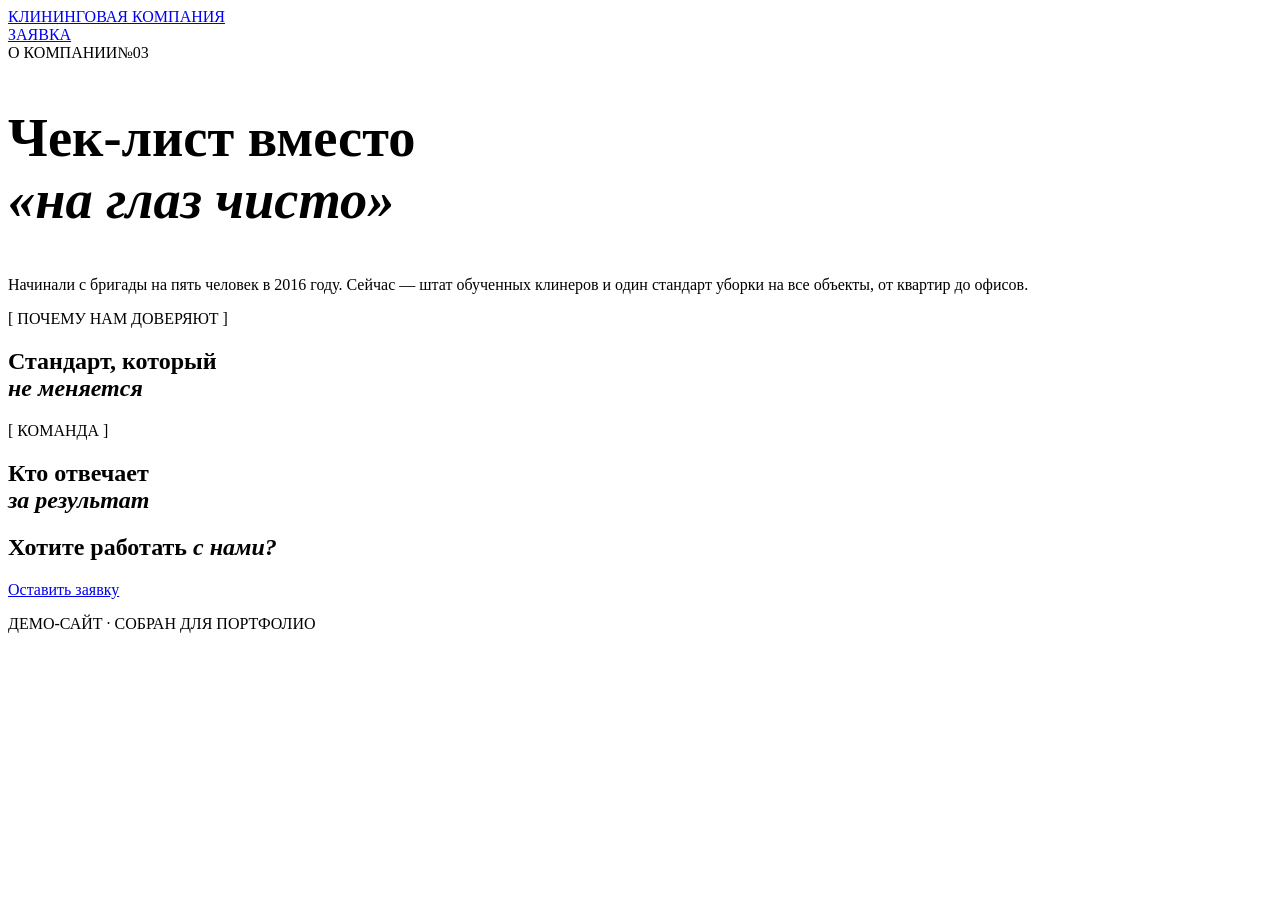
==== about.html @ 6851c492 "Разметка пяти страниц с общей навигацией" ====
<meta charset="UTF-8" />
<meta name="viewport" content="width=device-width, initial-scale=1.0" />
<title>О компании — ЧИСТОВИК</title>
<meta name="description" content="Клининговая компания ЧИСТОВИК: с 2016 года, своя бригада, экологичная химия, фотоотчёт по каждому объекту." />
<link rel="preconnect" href="https://fonts.googleapis.com" />
<link rel="preconnect" href="https://fonts.gstatic.com" crossorigin />
<link href="https://fonts.googleapis.com/css2?family=Unbounded:wght@500;600;700;800&family=Golos+Text:wght@400;500;600&family=JetBrains+Mono:wght@400;700&display=swap" rel="stylesheet" />
<link rel="stylesheet" href="styles.css" />

<body data-page="about">
  <header class="bar">
    <a href="index.html" class="bar__brand"><span data-brand></span><span>КЛИНИНГОВАЯ КОМПАНИЯ</span></a>
    <nav class="bar__nav" data-nav></nav>
    <div class="bar__right">
      <a class="bar__phone" data-phone href="tel:"></a>
      <a href="contacts.html" class="btn">ЗАЯВКА</a>
    </div>
  </header>

  <section class="hero">
    <div class="hero__meta"><span>О КОМПАНИИ</span><span>№03</span></div>
    <h1 class="head" style="font-size: clamp(2rem, 4.6vw, 3.4rem)">Чек-лист вместо<br /><em>«на глаз чисто»</em></h1>
    <p class="lede" style="margin: 1.2rem 0 0">Начинали с бригады на пять человек в 2016 году. Сейчас — штат обученных клинеров и один стандарт уборки на все объекты, от квартир до офисов.</p>
  </section>

  <section class="section">
    <div class="stats" data-stats></div>
  </section>

  <section class="section">
    <div class="section__head">
      <div><p class="tag">[ ПОЧЕМУ НАМ ДОВЕРЯЮТ ]</p><h2 class="head">Стандарт, который<br /><em>не меняется</em></h2></div>
    </div>
    <div class="values__list" data-values></div>
  </section>

  <section class="section">
    <div class="section__head">
      <div><p class="tag">[ КОМАНДА ]</p><h2 class="head">Кто отвечает<br /><em>за результат</em></h2></div>
    </div>
    <div class="team__grid" data-team></div>
  </section>

  <section class="section">
    <div class="cta-band">
      <h2 class="head">Хотите работать <em>с нами?</em></h2>
      <a href="contacts.html" class="btn">Оставить заявку</a>
    </div>
  </section>

  <footer class="footer">
    <div class="footer__row">
      <div class="footer__brand" data-brand></div>
      <ul class="footer__contacts" data-footer-contacts></ul>
    </div>
    <p class="footer__muted">ДЕМО-САЙТ · СОБРАН ДЛЯ ПОРТФОЛИО</p>
  </footer>
  <script type="module" src="main.js"></script>
</body>
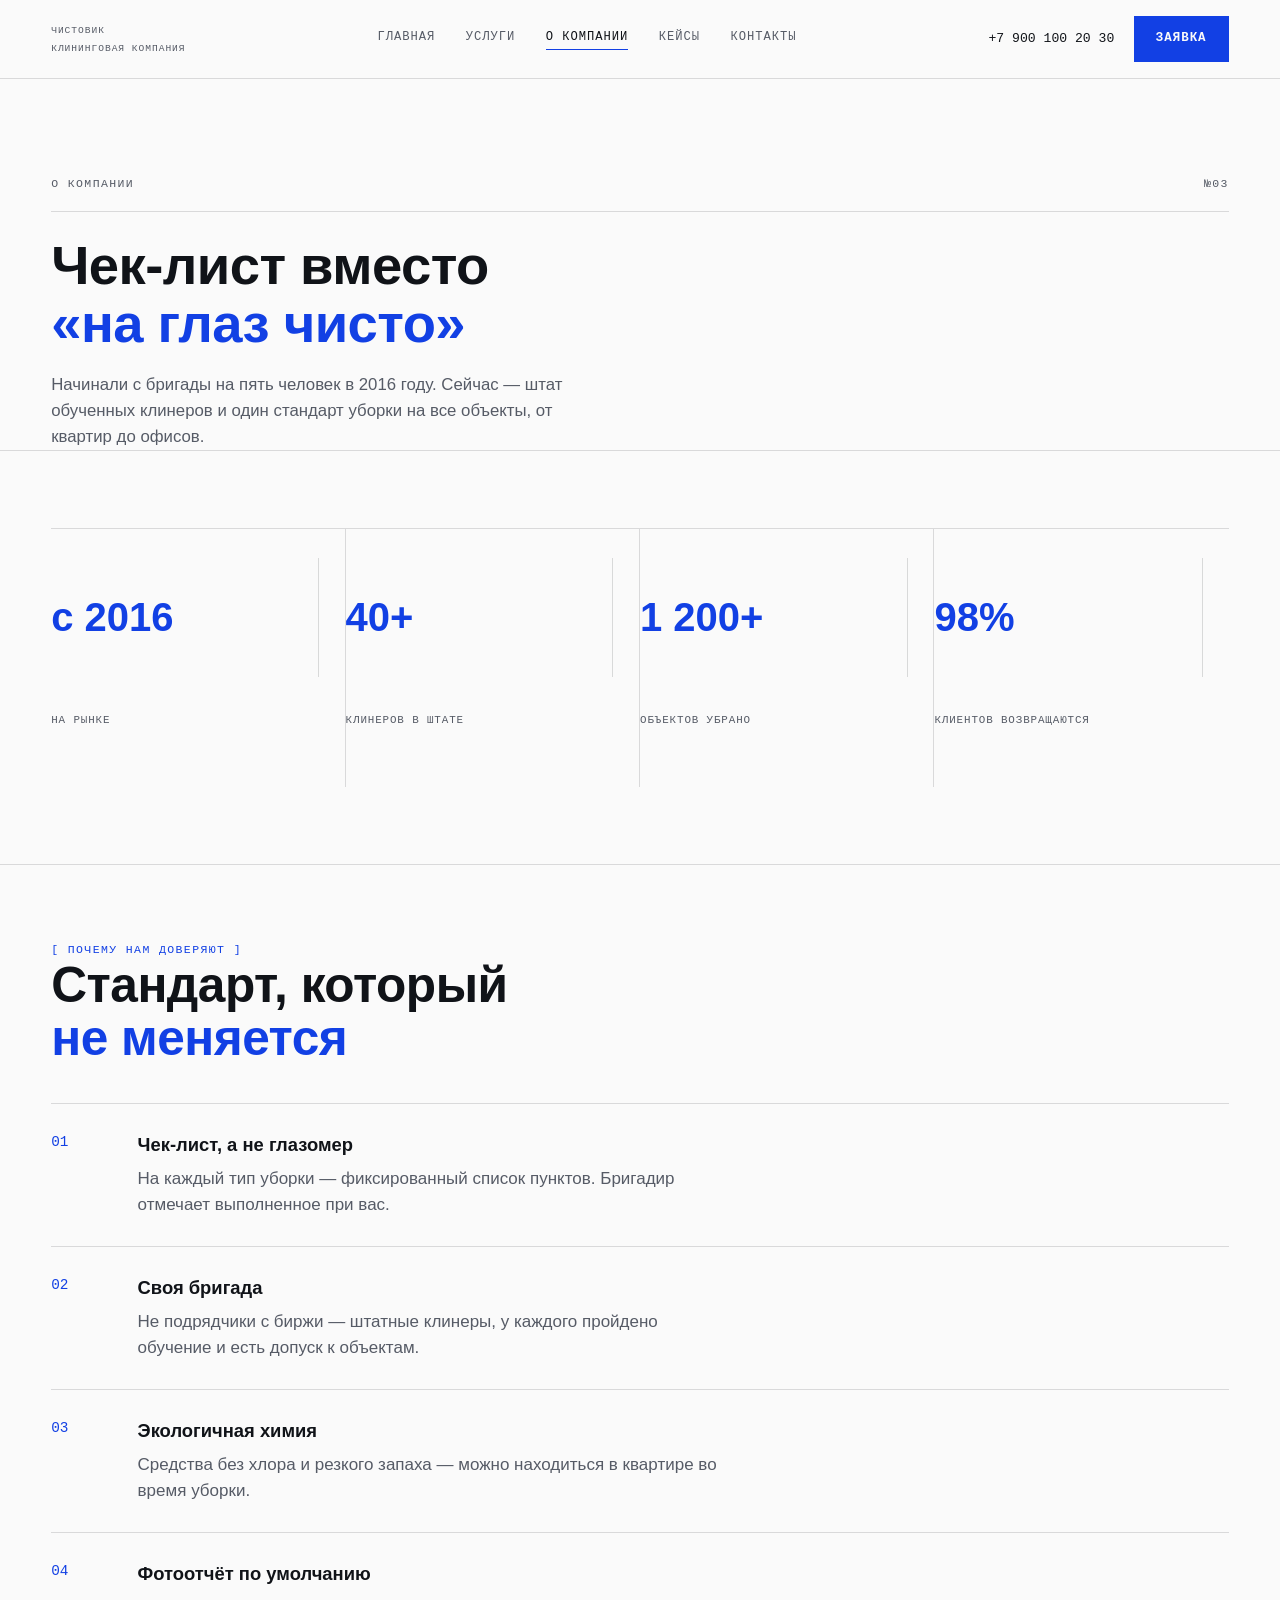
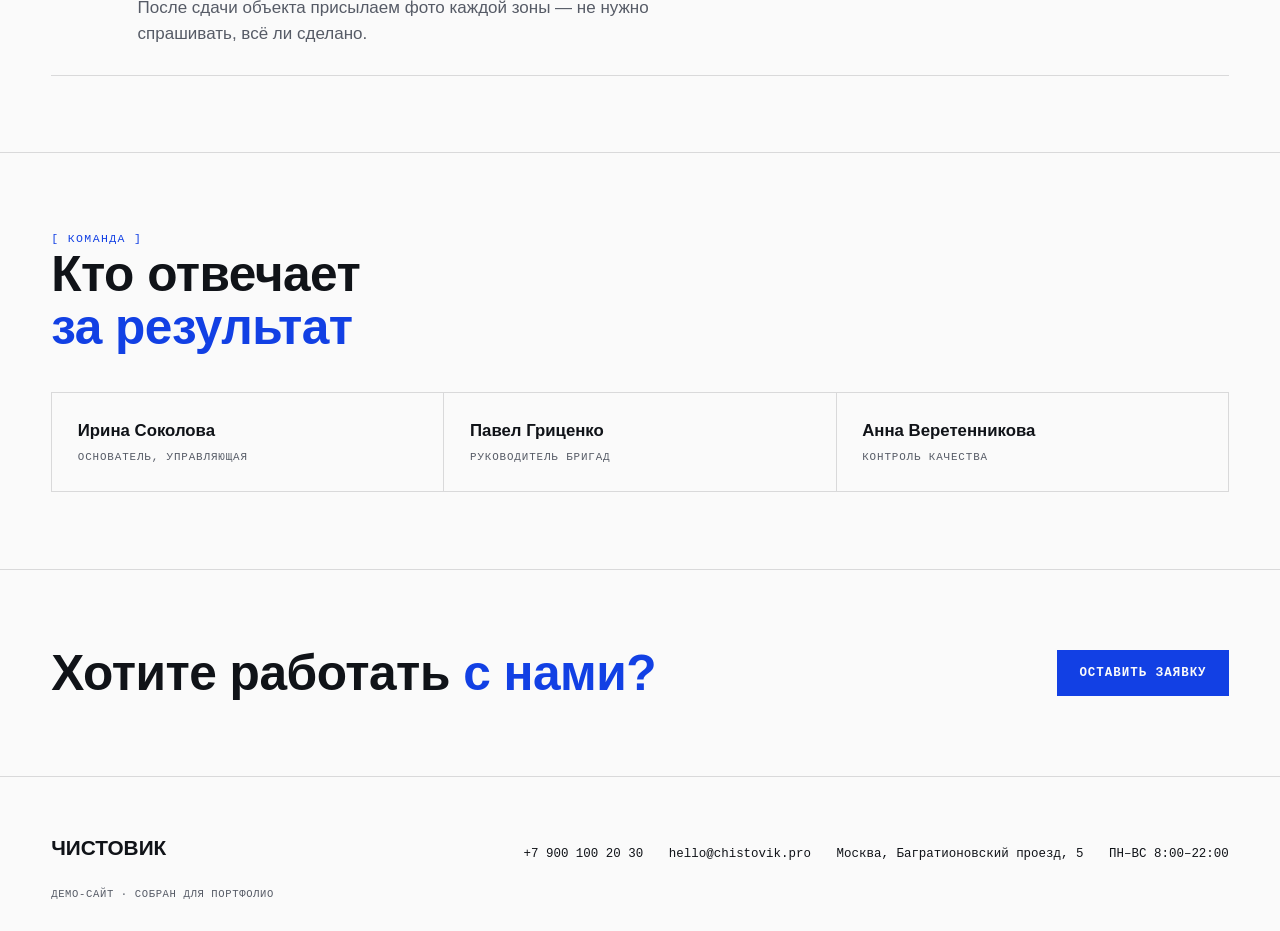
==== commit 3c8c3e69: "Общая шапка и подвал из конфига, ленивая загрузка фото" ====
--- a/about.html
+++ b/about.html
@@ -8,14 +8,7 @@
 <link rel="stylesheet" href="styles.css" />
 
 <body data-page="about">
-  <header class="bar">
-    <a href="index.html" class="bar__brand"><span data-brand></span><span>КЛИНИНГОВАЯ КОМПАНИЯ</span></a>
-    <nav class="bar__nav" data-nav></nav>
-    <div class="bar__right">
-      <a class="bar__phone" data-phone href="tel:"></a>
-      <a href="contacts.html" class="btn">ЗАЯВКА</a>
-    </div>
-  </header>
+  <header class="bar" data-bar></header>
 
   <section class="hero">
     <div class="hero__meta"><span>О КОМПАНИИ</span><span>№03</span></div>
@@ -48,12 +41,6 @@
     </div>
   </section>
 
-  <footer class="footer">
-    <div class="footer__row">
-      <div class="footer__brand" data-brand></div>
-      <ul class="footer__contacts" data-footer-contacts></ul>
-    </div>
-    <p class="footer__muted">ДЕМО-САЙТ · СОБРАН ДЛЯ ПОРТФОЛИО</p>
-  </footer>
+  <footer class="footer" data-footer></footer>
   <script type="module" src="main.js"></script>
 </body>
--- a/styles.css
+++ b/styles.css
@@ -0,0 +1,259 @@
+:root {
+  --paper: #fafafa;
+  --paper-2: #f0f1f3;
+  --ink: #101318;
+  --ink-soft: #565b66;
+  --blue: #1240e4;
+  --blue-deep: #0d2fae;
+  --green: #00a63e;
+  --line: rgba(16, 19, 24, 0.14);
+  --line-2: rgba(16, 19, 24, 0.08);
+  --pad: clamp(1.1rem, 4vw, 3.2rem);
+  --display: "Unbounded", sans-serif;
+  --body: "Golos Text", sans-serif;
+  --mono: "JetBrains Mono", ui-monospace, monospace;
+}
+
+* { margin: 0; padding: 0; box-sizing: border-box; border-radius: 0; }
+html { scroll-behavior: smooth; -webkit-text-size-adjust: 100%; }
+body {
+  font-family: var(--body);
+  background: var(--paper);
+  color: var(--ink);
+  font-size: 17px;
+  line-height: 1.55;
+  overflow-x: hidden;
+  -webkit-font-smoothing: antialiased;
+}
+img { display: block; max-width: 100%; }
+a { color: inherit; text-decoration: none; }
+::selection { background: var(--blue); color: var(--paper); }
+
+.tag {
+  font-family: var(--mono);
+  font-size: 0.72rem;
+  letter-spacing: 0.12em;
+  color: var(--blue);
+  text-transform: uppercase;
+}
+.head {
+  font-family: var(--display);
+  font-weight: 600;
+  font-size: clamp(1.9rem, 4.4vw, 3.1rem);
+  line-height: 1.06;
+  letter-spacing: -0.01em;
+}
+.head em { font-style: normal; color: var(--blue); }
+.lede { font-size: 1.05rem; color: var(--ink-soft); max-width: 56ch; }
+
+.btn {
+  display: inline-block;
+  font-family: var(--mono);
+  font-size: 0.78rem;
+  font-weight: 700;
+  letter-spacing: 0.08em;
+  text-transform: uppercase;
+  padding: 1em 1.7em;
+  background: var(--blue);
+  color: var(--paper);
+  border: 1px solid var(--blue);
+  cursor: pointer;
+  transition: background 0.2s, color 0.2s, border-color 0.2s;
+}
+.btn:hover { background: var(--blue-deep); border-color: var(--blue-deep); }
+.btn--ghost { background: transparent; color: var(--ink); border-color: var(--ink); }
+.btn--ghost:hover { background: var(--ink); color: var(--paper); border-color: var(--ink); }
+.btn--block { display: block; width: 100%; text-align: center; }
+
+/* BAR */
+.bar {
+  position: sticky;
+  top: 0;
+  z-index: 50;
+  display: flex;
+  align-items: center;
+  justify-content: space-between;
+  gap: 1rem;
+  padding: 1rem var(--pad);
+  background: var(--paper);
+  border-bottom: 1px solid var(--line);
+}
+.bar__brand { font-family: var(--display); font-weight: 700; font-size: 1.05rem; letter-spacing: -0.01em; }
+.bar__brand span { display: block; font-family: var(--mono); font-weight: 400; font-size: 0.6rem; letter-spacing: 0.1em; color: var(--ink-soft); margin-top: 0.15rem; }
+.bar__nav { display: flex; gap: clamp(0.9rem, 2.4vw, 1.9rem); font-family: var(--mono); font-size: 0.76rem; letter-spacing: 0.08em; }
+.bar__nav a { color: var(--ink-soft); transition: color 0.2s; padding-bottom: 2px; border-bottom: 1px solid transparent; }
+.bar__nav a:hover { color: var(--ink); }
+.bar__nav a.is-active { color: var(--ink); border-bottom-color: var(--blue); }
+.bar__right { display: flex; align-items: center; gap: 1.2rem; }
+.bar__phone { font-family: var(--mono); font-size: 0.82rem; white-space: nowrap; }
+
+/* HERO */
+.hero { padding: clamp(3rem, 8vw, 6rem) var(--pad) 0; }
+.hero__meta {
+  display: flex; justify-content: space-between; font-family: var(--mono);
+  font-size: 0.72rem; letter-spacing: 0.12em; color: var(--ink-soft);
+  padding-bottom: 1.1rem; border-bottom: 1px solid var(--line); margin-bottom: 1.6rem;
+}
+.hero__grid { display: grid; grid-template-columns: 1.15fr 0.85fr; gap: clamp(2rem, 5vw, 4rem); align-items: end; }
+.hero__title {
+  font-family: var(--display); font-weight: 700;
+  font-size: clamp(2.4rem, 6vw, 4.6rem); line-height: 1.03; letter-spacing: -0.02em;
+}
+.hero__title em { font-style: normal; color: var(--blue); }
+.hero__side { display: flex; flex-direction: column; gap: 1.6rem; padding-bottom: 0.4rem; }
+.hero__foot { display: flex; align-items: center; gap: 1.2rem; flex-wrap: wrap; margin-top: 1.8rem; padding: 1.6rem 0; border-top: 1px solid var(--line); border-bottom: 1px solid var(--line); }
+.hero__note { font-family: var(--mono); font-size: 0.76rem; color: var(--ink-soft); }
+
+/* BEFORE/AFTER SLIDER */
+.ba {
+  position: relative;
+  aspect-ratio: 4 / 3;
+  overflow: hidden;
+  cursor: ew-resize;
+  -webkit-user-select: none;
+  user-select: none;
+  touch-action: none;
+  background: var(--paper-2);
+  border: 1px solid var(--line);
+}
+.ba img { position: absolute; inset: 0; width: 100%; height: 100%; object-fit: cover; pointer-events: none; }
+.ba__before { clip-path: inset(0 calc(100% - var(--pos, 50%)) 0 0); }
+.ba__handle {
+  position: absolute; top: 0; bottom: 0; left: var(--pos, 50%);
+  width: 2px; background: var(--paper); transform: translateX(-50%);
+  box-shadow: 0 0 0 1px var(--ink);
+}
+.ba__handle::after {
+  content: "⇔"; position: absolute; top: 50%; left: 50%; transform: translate(-50%, -50%);
+  width: 2.7rem; height: 2.7rem; background: var(--blue); color: var(--paper);
+  display: flex; align-items: center; justify-content: center; font-family: var(--mono); font-size: 1rem;
+}
+.ba__tag {
+  position: absolute; bottom: 0.7rem; font-family: var(--mono); font-size: 0.65rem;
+  letter-spacing: 0.12em; background: var(--ink); color: var(--paper); padding: 0.3em 0.7em;
+}
+.ba__tag--before { left: 0.7rem; }
+.ba__tag--after { right: 0.7rem; }
+.ba__cap { margin-top: 0.7rem; font-family: var(--mono); font-size: 0.72rem; color: var(--ink-soft); letter-spacing: 0.04em; }
+
+/* SECTION shared */
+.section { padding: clamp(2.6rem, 6vw, 5rem) var(--pad); border-top: 1px solid var(--line); }
+.section__head { display: flex; justify-content: space-between; align-items: flex-end; gap: 1.5rem; flex-wrap: wrap; margin-bottom: 2.4rem; }
+
+/* PROCESS */
+.process__list { display: grid; grid-template-columns: repeat(4, 1fr); border-top: 1px solid var(--line); }
+.process__item { padding: 1.6rem 1.6rem 1.6rem 0; border-right: 1px solid var(--line); }
+.process__item:last-child { border-right: none; }
+.process__n { font-family: var(--mono); font-size: 0.85rem; color: var(--blue); }
+.process__item h3 { font-family: var(--display); font-weight: 600; font-size: 1.05rem; margin: 0.6rem 0 0.5rem; }
+.process__item p { font-size: 0.92rem; color: var(--ink-soft); }
+
+/* SERVICES */
+.services__grid { display: grid; grid-template-columns: repeat(2, 1fr); border-top: 1px solid var(--line); border-left: 1px solid var(--line); }
+.service {
+  padding: clamp(1.6rem, 3vw, 2.2rem); border-right: 1px solid var(--line); border-bottom: 1px solid var(--line);
+  display: flex; flex-direction: column;
+}
+.service__top { display: flex; justify-content: space-between; align-items: baseline; gap: 1rem; margin-bottom: 0.6rem; }
+.service__name { font-family: var(--display); font-weight: 600; font-size: 1.32rem; min-width: 0; flex: 1 1 auto; overflow-wrap: break-word; }
+.service__price { font-family: var(--mono); font-size: 0.92rem; color: var(--blue); white-space: nowrap; flex: 0 0 auto; }
+.service__unit { font-family: var(--mono); font-size: 0.68rem; color: var(--ink-soft); letter-spacing: 0.04em; margin-bottom: 0.9rem; }
+.service__text { color: var(--ink-soft); font-size: 0.95rem; margin-bottom: 1.2rem; }
+.checklist { list-style: none; display: flex; flex-direction: column; gap: 0.5rem; margin-top: auto; }
+.checklist li { position: relative; padding-left: 1.5rem; font-size: 0.88rem; }
+.checklist li::before {
+  content: "✓"; position: absolute; left: 0; top: -0.02em; color: var(--green); font-weight: 700; font-family: var(--mono);
+}
+
+/* STATS */
+.stats { display: grid; grid-template-columns: repeat(4, 1fr); border-top: 1px solid var(--line); }
+.stats div { padding: 1.8rem 1.6rem 1.8rem 0; border-right: 1px solid var(--line); }
+.stats div:last-child { border-right: none; }
+.stat__n { font-family: var(--display); font-weight: 700; font-size: clamp(1.8rem, 3.4vw, 2.5rem); color: var(--blue); }
+.stat__label { font-family: var(--mono); font-size: 0.68rem; letter-spacing: 0.08em; color: var(--ink-soft); margin-top: 0.4rem; }
+
+/* VALUES */
+.values__list { border-top: 1px solid var(--line); }
+.value { display: grid; grid-template-columns: 4rem 1fr; gap: 1.4rem; padding: 1.7rem 0; border-bottom: 1px solid var(--line); }
+.value__n { font-family: var(--mono); font-size: 0.9rem; color: var(--blue); }
+.value h3 { font-family: var(--display); font-weight: 600; font-size: 1.15rem; margin-bottom: 0.4rem; }
+.value p { color: var(--ink-soft); max-width: 62ch; }
+
+/* TEAM */
+.team__grid { display: grid; grid-template-columns: repeat(3, 1fr); border-top: 1px solid var(--line); border-left: 1px solid var(--line); }
+.team__card { padding: 1.6rem; border-right: 1px solid var(--line); border-bottom: 1px solid var(--line); }
+.team__card b { font-family: var(--display); font-weight: 600; display: block; font-size: 1.05rem; margin-bottom: 0.3rem; }
+.team__card span { font-family: var(--mono); font-size: 0.68rem; letter-spacing: 0.08em; color: var(--ink-soft); }
+
+/* CASES */
+.cases__grid { display: grid; grid-template-columns: repeat(2, 1fr); gap: clamp(1.2rem, 2.5vw, 2rem); }
+
+/* REVIEWS */
+.reviews__grid { display: grid; grid-template-columns: repeat(3, 1fr); border-top: 1px solid var(--line); border-left: 1px solid var(--line); }
+.review { padding: 1.8rem; border-right: 1px solid var(--line); border-bottom: 1px solid var(--line); }
+.review__q { font-family: var(--display); color: var(--blue); font-size: 1.6rem; line-height: 0.6; }
+.review__text { font-size: 1.02rem; margin: 0.9rem 0 1.3rem; }
+.review__by { font-family: var(--mono); font-size: 0.7rem; letter-spacing: 0.08em; color: var(--ink-soft); }
+.review__by b { color: var(--ink); }
+
+/* CONTACTS / FORM */
+.contact { display: grid; grid-template-columns: 1fr 1fr; border-top: 1px solid var(--line); }
+.contact__side { padding: clamp(2rem, 4vw, 3.2rem) var(--pad) clamp(2rem, 4vw, 3.2rem) 0; border-right: 1px solid var(--line); }
+.contact__list { list-style: none; margin-top: 1.6rem; display: flex; flex-direction: column; gap: 1.1rem; }
+.contact__list dt { font-family: var(--mono); font-size: 0.66rem; letter-spacing: 0.1em; color: var(--ink-soft); margin-bottom: 0.25rem; }
+.contact__list dd { font-family: var(--display); font-weight: 500; font-size: 1.05rem; }
+.contact__map {
+  margin-top: 1.8rem; aspect-ratio: 16/10; border: 1px solid var(--line); background: var(--paper-2);
+  display: flex; align-items: center; justify-content: center; font-family: var(--mono); font-size: 0.76rem; color: var(--ink-soft); text-align: center; padding: 1rem;
+}
+.form { padding: clamp(2rem, 4vw, 3.2rem) 0 clamp(2rem, 4vw, 3.2rem) var(--pad); display: flex; flex-direction: column; gap: 1.3rem; }
+.field { display: flex; flex-direction: column; gap: 0.45rem; }
+.field > span { font-family: var(--mono); font-size: 0.66rem; letter-spacing: 0.1em; color: var(--ink-soft); }
+.field input, .field select, .field textarea {
+  font-family: var(--body); font-size: 1rem; padding: 0.65em 0; border: none; border-bottom: 1px solid var(--ink);
+  background: transparent; color: var(--ink); resize: vertical;
+}
+.field input:focus, .field select:focus, .field textarea:focus { outline: none; border-bottom-color: var(--blue); }
+.field-row { display: grid; grid-template-columns: 1fr 1fr; gap: 1.3rem; }
+.form__status { font-family: var(--mono); font-size: 0.8rem; min-height: 1.2em; }
+.form__status.is-ok { color: var(--blue); }
+.form__status.is-err { color: #b3261e; }
+.form__fine { font-family: var(--mono); font-size: 0.64rem; letter-spacing: 0.02em; color: var(--ink-soft); line-height: 1.5; }
+
+/* FOOTER */
+.footer { padding: clamp(2rem, 5vw, 3.4rem) var(--pad) 1.8rem; border-top: 1px solid var(--line); }
+.footer__row { display: flex; justify-content: space-between; align-items: flex-end; gap: 1.5rem; flex-wrap: wrap; }
+.footer__brand { font-family: var(--display); font-weight: 700; font-size: 1.3rem; }
+.footer__contacts { list-style: none; display: flex; gap: 1.6rem; flex-wrap: wrap; font-family: var(--mono); font-size: 0.78rem; }
+.footer__contacts a:hover { color: var(--blue); }
+.footer__muted { font-family: var(--mono); font-size: 0.66rem; color: var(--ink-soft); letter-spacing: 0.06em; margin-top: 1.4rem; }
+
+/* RESPONSIVE */
+@media (max-width: 900px) {
+  .hero__grid, .contact { grid-template-columns: 1fr; }
+  .contact__side { border-right: none; border-bottom: 1px solid var(--line); padding-right: var(--pad); }
+  .form { padding-left: var(--pad); }
+  .process__list, .stats { grid-template-columns: repeat(2, 1fr); }
+  .process__item:nth-child(2), .stats div:nth-child(2) { border-right: none; }
+  .process__item, .stats div { border-bottom: 1px solid var(--line); }
+  .services__grid, .team__grid, .reviews__grid { grid-template-columns: 1fr; }
+  .cases__grid { grid-template-columns: 1fr; }
+}
+@media (max-width: 620px) {
+  .bar__nav { display: none; }
+  .bar__phone { display: none; }
+  .field-row { grid-template-columns: 1fr; }
+  .process__list, .stats { grid-template-columns: 1fr; }
+  .process__item, .stats div { border-right: none; }
+}
+@media (prefers-reduced-motion: reduce) {
+  * { animation-duration: 0.001ms !important; transition-duration: 0.001ms !important; }
+}
+
+/* utility */
+.cta-band { display: flex; justify-content: space-between; align-items: center; flex-wrap: wrap; gap: 1.5rem; }
+
+/* защита от переполнения: grid/flex-элементы по умолчанию не сжимаются ниже контента */
+.service, .process__item, .stats > div, .team__card, .review, .service__top {
+  min-width: 0;
+}
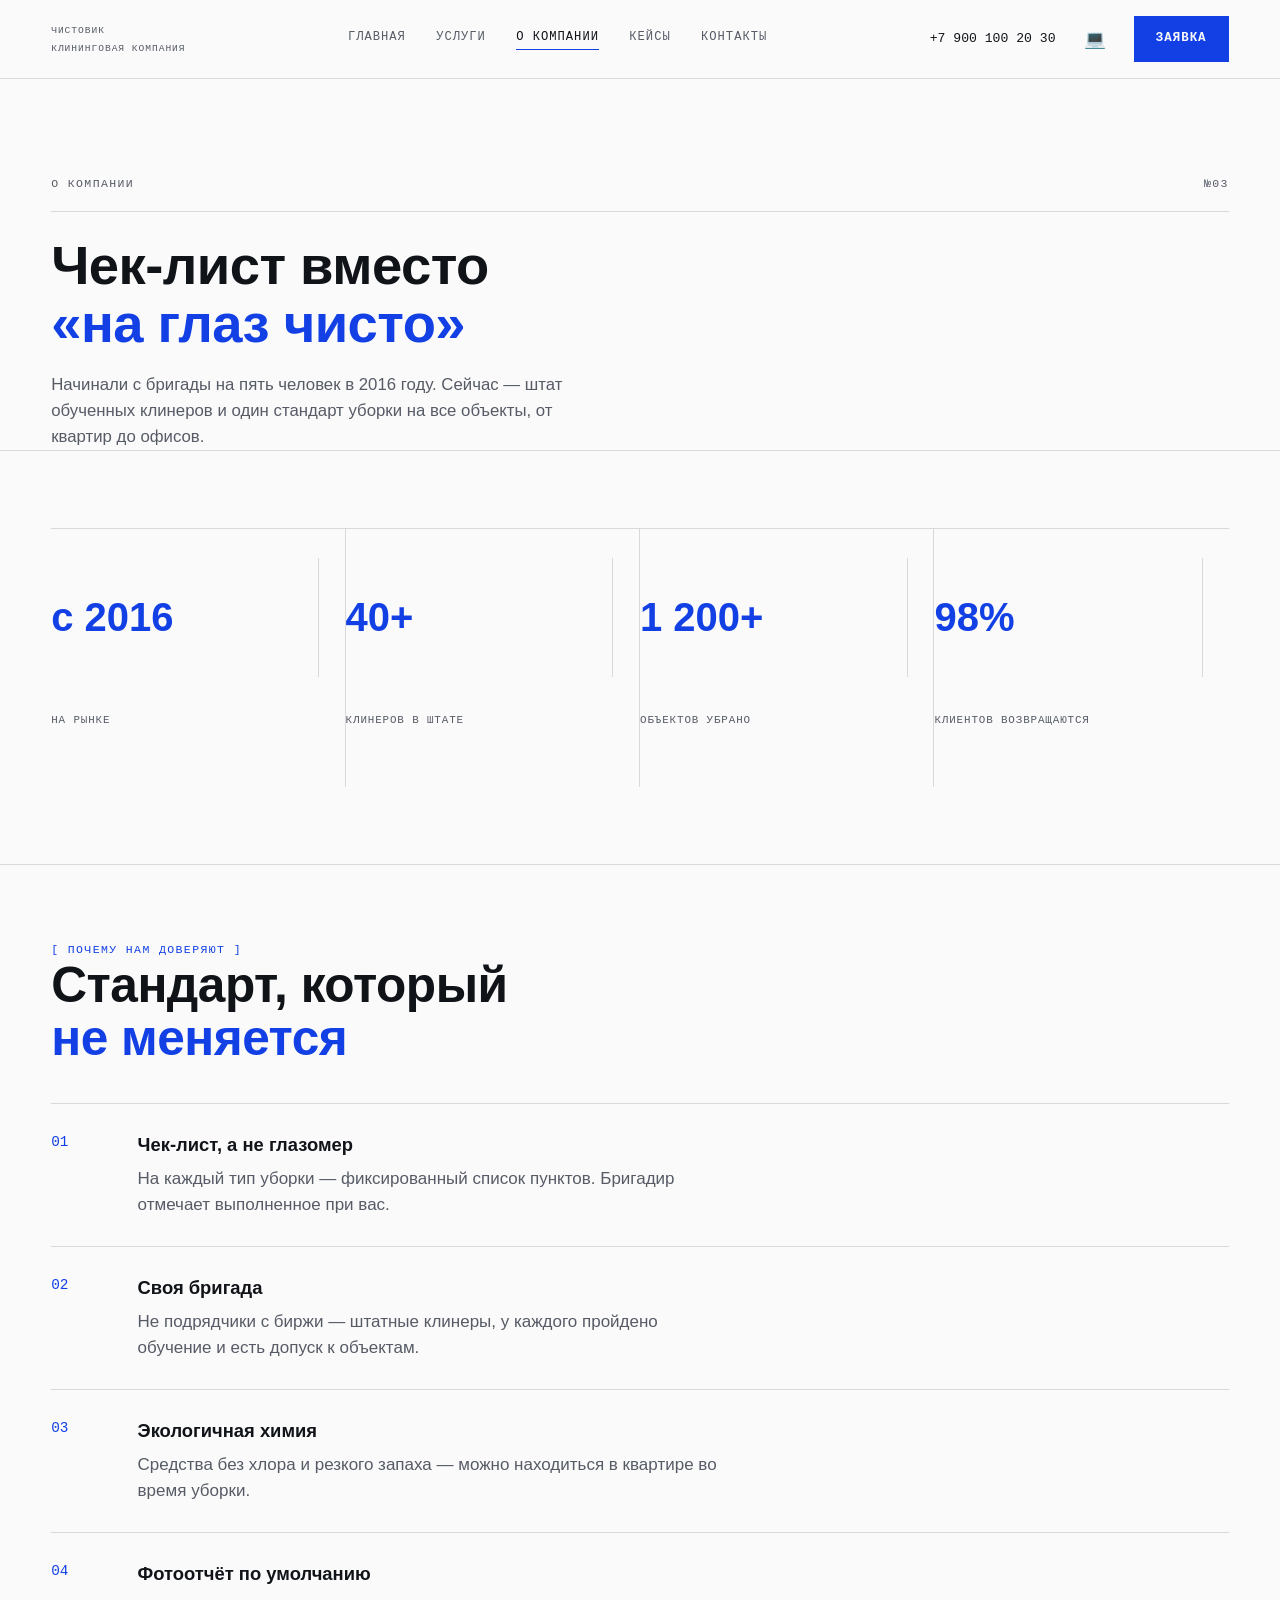
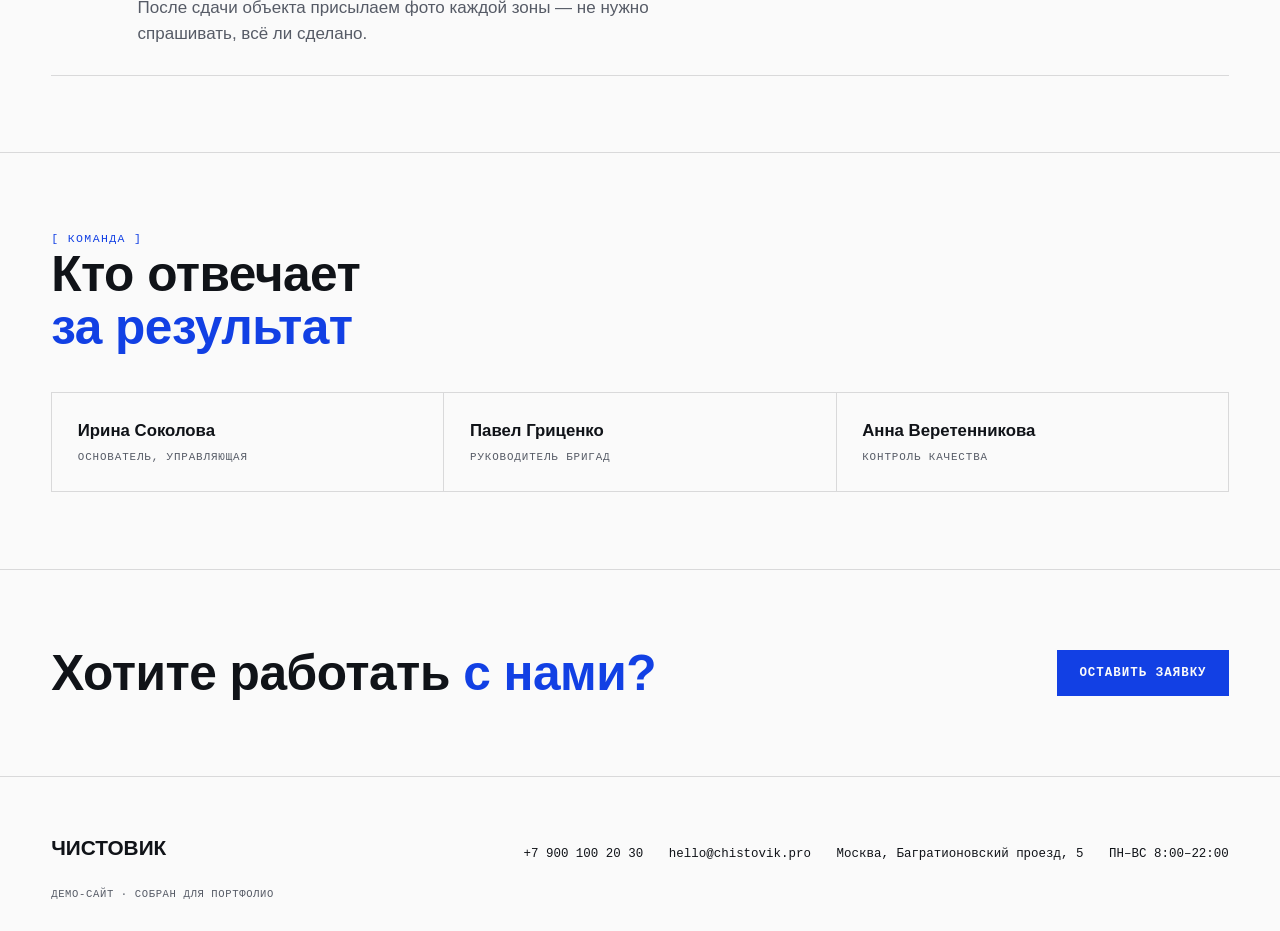
==== commit 95649538: "feat: add dark theme support and toggle button in header" ====
--- a/about.html
+++ b/about.html
@@ -1,5 +1,6 @@
 <meta charset="UTF-8" />
 <meta name="viewport" content="width=device-width, initial-scale=1.0" />
+<script>const t=localStorage.getItem("theme");if(t&&t!=="system")document.documentElement.setAttribute("data-theme",t)</script>
 <title>О компании — ЧИСТОВИК</title>
 <meta name="description" content="Клининговая компания ЧИСТОВИК: с 2016 года, своя бригада, экологичная химия, фотоотчёт по каждому объекту." />
 <link rel="preconnect" href="https://fonts.googleapis.com" />
--- a/styles.css
+++ b/styles.css
@@ -12,10 +12,37 @@
   --display: "Unbounded", sans-serif;
   --body: "Golos Text", sans-serif;
   --mono: "JetBrains Mono", ui-monospace, monospace;
+  color-scheme: light;
+}
+
+:root[data-theme="dark"] {
+  --paper: #0b0c0f;
+  --paper-2: #12141c;
+  --ink: #f0f1f3;
+  --ink-soft: #8a8f9d;
+  --line: rgba(240, 241, 243, 0.14);
+  --line-2: rgba(240, 241, 243, 0.08);
+  --blue: #3b66ff;
+  --blue-deep: #5e82ff;
+  color-scheme: dark;
+}
+
+@media (prefers-color-scheme: dark) {
+  :root:not([data-theme="light"]) {
+    --paper: #0b0c0f;
+    --paper-2: #12141c;
+    --ink: #f0f1f3;
+    --ink-soft: #8a8f9d;
+    --line: rgba(240, 241, 243, 0.14);
+    --line-2: rgba(240, 241, 243, 0.08);
+    --blue: #3b66ff;
+    --blue-deep: #5e82ff;
+    color-scheme: dark;
+  }
 }
 
 * { margin: 0; padding: 0; box-sizing: border-box; border-radius: 0; }
-html { scroll-behavior: smooth; -webkit-text-size-adjust: 100%; }
+html { scroll-behavior: smooth; -webkit-text-size-adjust: 100%; background: var(--paper); }
 body {
   font-family: var(--body);
   background: var(--paper);
@@ -23,6 +50,8 @@
   font-size: 17px;
   line-height: 1.55;
   overflow-x: hidden;
+  max-width: 1600px;
+  margin: 0 auto;
   -webkit-font-smoothing: antialiased;
 }
 img { display: block; max-width: 100%; }
@@ -142,10 +171,10 @@
 
 /* PROCESS */
 .process__list { display: grid; grid-template-columns: repeat(4, 1fr); border-top: 1px solid var(--line); }
-.process__item { padding: 1.6rem 1.6rem 1.6rem 0; border-right: 1px solid var(--line); }
+.process__item { padding: 2rem; border-right: 1px solid var(--line); }
 .process__item:last-child { border-right: none; }
 .process__n { font-family: var(--mono); font-size: 0.85rem; color: var(--blue); }
-.process__item h3 { font-family: var(--display); font-weight: 600; font-size: 1.05rem; margin: 0.6rem 0 0.5rem; }
+.process__item h3 { font-family: var(--display); font-weight: 600; font-size: 1.05rem; margin: 1.2rem 0 0.8rem; }
 .process__item p { font-size: 0.92rem; color: var(--ink-soft); }
 
 /* SERVICES */
@@ -198,20 +227,37 @@
 
 /* CONTACTS / FORM */
 .contact { display: grid; grid-template-columns: 1fr 1fr; border-top: 1px solid var(--line); }
-.contact__side { padding: clamp(2rem, 4vw, 3.2rem) var(--pad) clamp(2rem, 4vw, 3.2rem) 0; border-right: 1px solid var(--line); }
+.contact__side { padding: clamp(2rem, 4vw, 3.2rem) var(--pad); padding-right: clamp(3rem, 6vw, 8rem); border-right: 1px solid var(--line); }
 .contact__list { list-style: none; margin-top: 1.6rem; display: flex; flex-direction: column; gap: 1.1rem; }
-.contact__list dt { font-family: var(--mono); font-size: 0.66rem; letter-spacing: 0.1em; color: var(--ink-soft); margin-bottom: 0.25rem; }
+.contact__list dt { font-family: var(--mono); font-size: 0.66rem; letter-spacing: 0.1em; color: var(--ink-soft); margin-bottom: 0.5rem; }
 .contact__list dd { font-family: var(--display); font-weight: 500; font-size: 1.05rem; }
 .contact__map {
   margin-top: 1.8rem; aspect-ratio: 16/10; border: 1px solid var(--line); background: var(--paper-2);
   display: flex; align-items: center; justify-content: center; font-family: var(--mono); font-size: 0.76rem; color: var(--ink-soft); text-align: center; padding: 1rem;
 }
-.form { padding: clamp(2rem, 4vw, 3.2rem) 0 clamp(2rem, 4vw, 3.2rem) var(--pad); display: flex; flex-direction: column; gap: 1.3rem; }
-.field { display: flex; flex-direction: column; gap: 0.45rem; }
+.form { padding: clamp(2rem, 4vw, 3.2rem) var(--pad); padding-left: clamp(3rem, 6vw, 8rem); display: flex; flex-direction: column; gap: 1.3rem; }
+.field { display: flex; flex-direction: column; gap: 0.8rem; }
 .field > span { font-family: var(--mono); font-size: 0.66rem; letter-spacing: 0.1em; color: var(--ink-soft); }
 .field input, .field select, .field textarea {
   font-family: var(--body); font-size: 1rem; padding: 0.65em 0; border: none; border-bottom: 1px solid var(--ink);
   background: transparent; color: var(--ink); resize: vertical;
+}
+.field select {
+  appearance: none; background: url("data:image/svg+xml,%3Csvg xmlns='http://www.w3.org/2000/svg' fill='none' viewBox='0 0 10 6'%3E%3Cpath stroke='%23101318' stroke-width='1.2' d='M1 1l4 4 4-4'/%3E%3C/svg%3E") no-repeat right center / 10px 6px; padding-right: 1.5em;
+}
+:root[data-theme="dark"] .field select {
+  background-image: url("data:image/svg+xml,%3Csvg xmlns='http://www.w3.org/2000/svg' fill='none' viewBox='0 0 10 6'%3E%3Cpath stroke='%23f0f1f3' stroke-width='1.2' d='M1 1l4 4 4-4'/%3E%3C/svg%3E");
+}
+@media (prefers-color-scheme: dark) {
+  :root:not([data-theme="light"]) .field select {
+    background-image: url("data:image/svg+xml,%3Csvg xmlns='http://www.w3.org/2000/svg' fill='none' viewBox='0 0 10 6'%3E%3Cpath stroke='%23f0f1f3' stroke-width='1.2' d='M1 1l4 4 4-4'/%3E%3C/svg%3E");
+  }
+}
+.theme-toggle {
+  background: transparent; border: none; font-size: 1.1rem; cursor: pointer; padding: 0.5em; display: flex; align-items: center; justify-content: center; color: var(--ink); border-radius: 50%; transition: background 0.2s;
+}
+.theme-toggle:hover {
+  background: var(--line-2);
 }
 .field input:focus, .field select:focus, .field textarea:focus { outline: none; border-bottom-color: var(--blue); }
 .field-row { display: grid; grid-template-columns: 1fr 1fr; gap: 1.3rem; }
@@ -257,3 +303,60 @@
 .service, .process__item, .stats > div, .team__card, .review, .service__top {
   min-width: 0;
 }
+
+/* ===== калькулятор ===== */
+.calc {
+  display: grid;
+  grid-template-columns: 1.4fr 1fr;
+  gap: clamp(1.2rem, 3vw, 2.4rem);
+  border: 1px solid var(--ink);
+  background: var(--paper-2);
+}
+.calc__controls { padding: clamp(1.2rem, 3vw, 2rem); display: flex; flex-direction: column; gap: 1.6rem; }
+.calc__lbl { font-family: var(--mono); font-size: .7rem; letter-spacing: .08em; display: block; margin-bottom: .7rem; color: var(--ink-soft); }
+.calc__lbl b { color: var(--blue); }
+.calc__opts { display: flex; flex-wrap: wrap; gap: .5rem; }
+.calc__opt {
+  font-family: var(--body); font-size: .85rem; font-weight: 500;
+  background: var(--paper); border: 1px solid var(--line);
+  padding: .6rem 1rem; cursor: pointer;
+  transition: border-color .2s, background .2s, color .2s;
+}
+.calc__opt:hover { border-color: var(--ink); }
+.calc__opt.is-on { background: var(--ink); color: var(--paper); border-color: var(--ink); }
+.calc input[type="range"] { width: 100%; accent-color: var(--blue); }
+.calc__scale { display: flex; justify-content: space-between; font-family: var(--mono); font-size: .65rem; color: var(--ink-soft); margin-top: .3rem; }
+.calc__out {
+  background: var(--ink); color: var(--paper);
+  padding: clamp(1.2rem, 3vw, 2rem);
+  display: flex; flex-direction: column; align-items: flex-start; gap: .6rem;
+}
+.calc__out-lbl { font-family: var(--mono); font-size: .7rem; letter-spacing: .08em; opacity: .65; }
+.calc__price { font-family: var(--display); font-size: clamp(2rem, 5vw, 3.2rem); font-weight: 700; line-height: 1; }
+.calc__note { font-size: .85rem; opacity: .75; min-height: 1.2em; }
+.calc__out .btn { margin-top: .6rem; background: var(--blue); border-color: var(--blue); }
+.calc__fine { font-family: var(--mono); font-size: .62rem; letter-spacing: .04em; opacity: .5; }
+@media (max-width: 800px) { .calc { grid-template-columns: 1fr; } }
+
+/* ===== появление и микровзаимодействия ===== */
+.rv { opacity: 0; transform: translateY(24px); transition: opacity .75s cubic-bezier(.22,1,.36,1), transform .75s cubic-bezier(.22,1,.36,1); transition-delay: var(--rv-d, 0ms); }
+.rv-in { opacity: 1; transform: none; }
+.services__grid > * { transition: transform .35s cubic-bezier(.22,1,.36,1), box-shadow .35s ease, opacity .75s cubic-bezier(.22,1,.36,1); }
+.services__grid > *:hover { transform: translateY(-6px); box-shadow: 0 16px 34px rgba(16,19,24,.1); }
+@media (prefers-reduced-motion: reduce) { .rv { opacity: 1; transform: none; } }
+
+/* ===== подчёркивание акцента и живые кнопки ===== */
+.hero__title em { position: relative; }
+.hero__title em::after {
+  content: ""; position: absolute; left: -.06em; right: -.06em; bottom: .02em; height: .34em;
+  background: rgba(18,64,228,.13); z-index: -1; transform: scaleX(0); transform-origin: left;
+  animation: underlineGrow .9s cubic-bezier(.22,1,.36,1) .7s forwards;
+}
+@keyframes underlineGrow { to { transform: scaleX(1); } }
+.btn { transition: transform .3s cubic-bezier(.22,1,.36,1), box-shadow .3s ease, background .2s, color .2s; }
+.btn:hover { transform: translateY(-3px); box-shadow: 0 10px 24px rgba(18,64,228,.28); }
+.reviews__grid > *:hover { transform: translateY(-5px); }
+@media (prefers-reduced-motion: reduce) {
+  .hero__title em::after { animation: none; transform: scaleX(1); }
+  .btn:hover { transform: none; }
+}
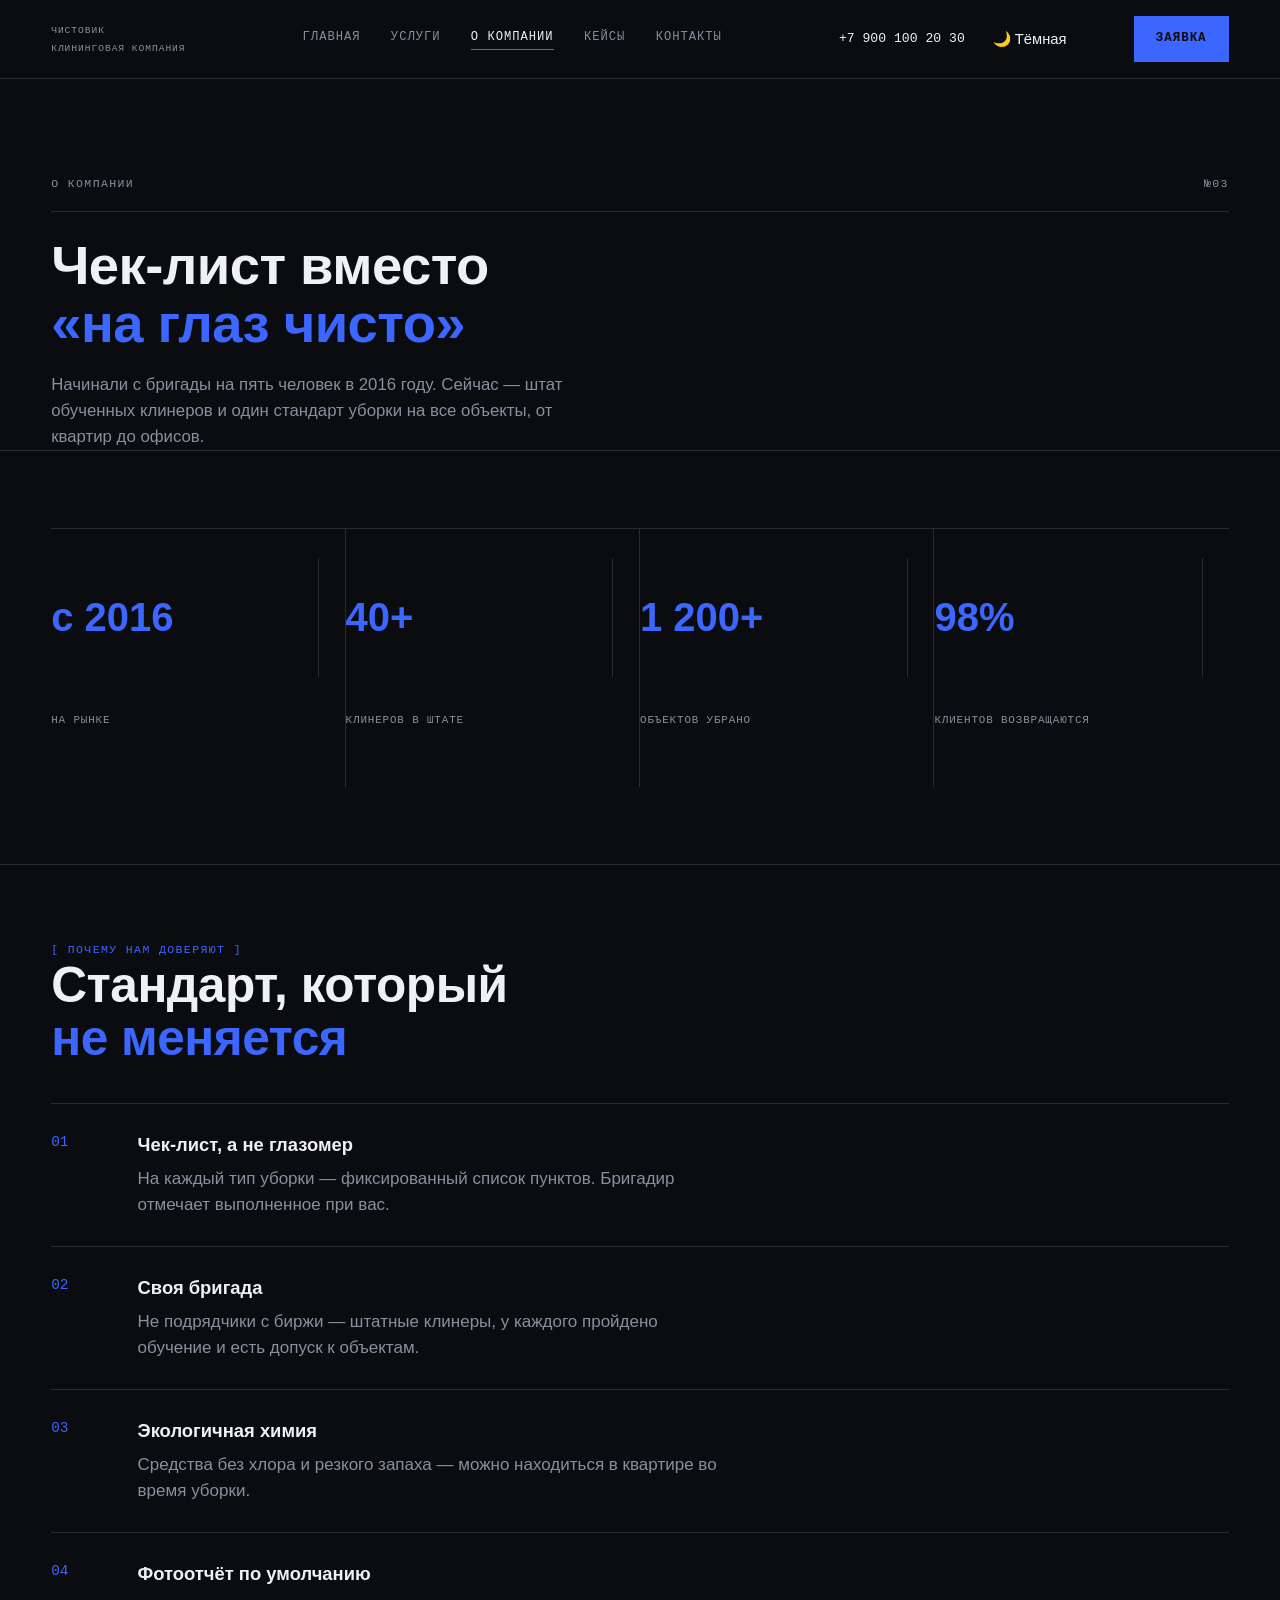
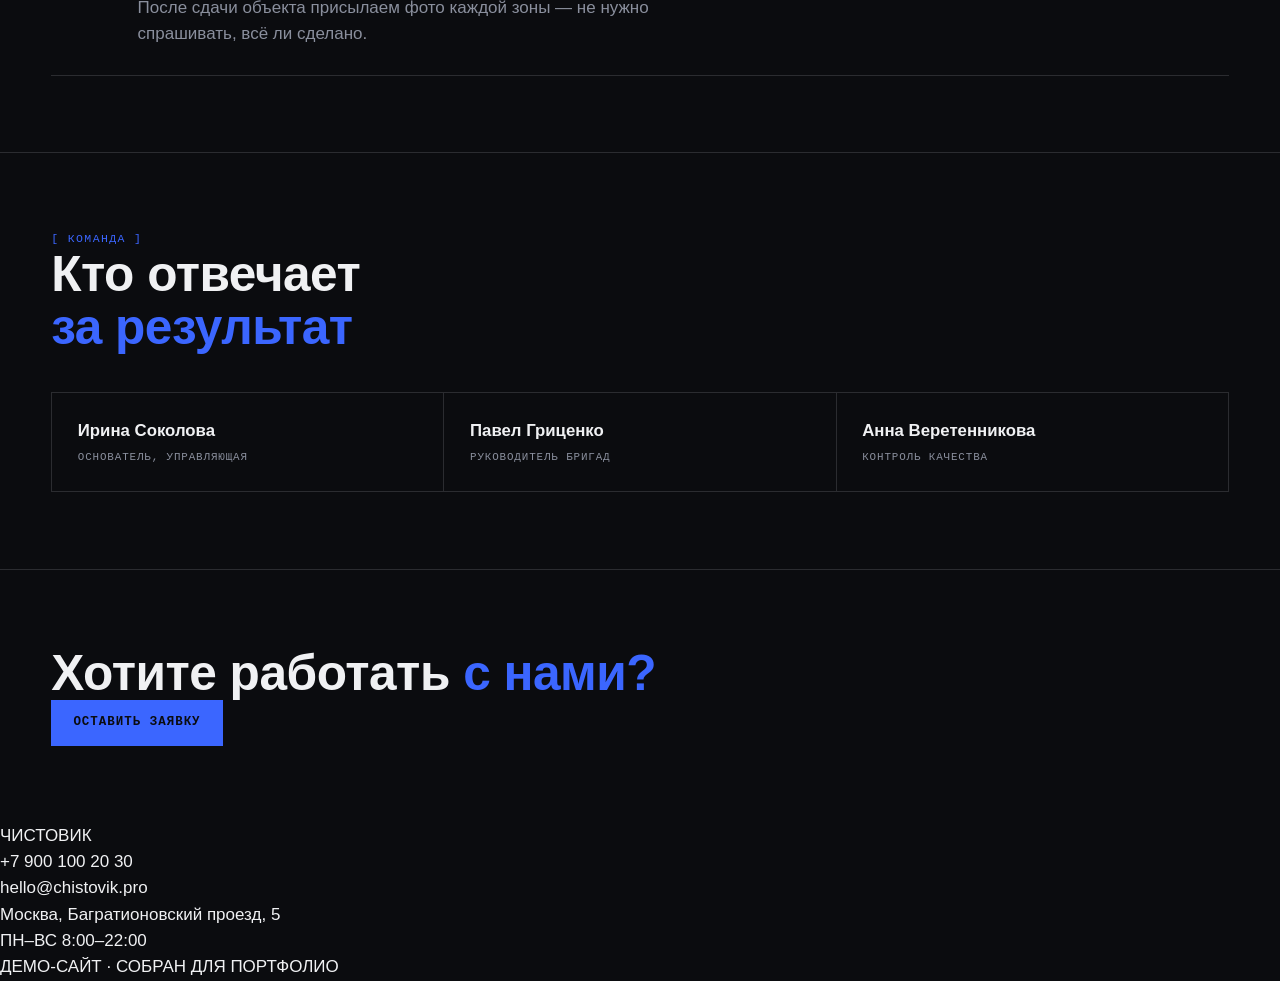
==== commit 1bf1a89a: "fix: make calculator accent block stay dark in dark theme, inline scripts update" ====
--- a/about.html
+++ b/about.html
@@ -1,6 +1,6 @@
 <meta charset="UTF-8" />
 <meta name="viewport" content="width=device-width, initial-scale=1.0" />
-<script>const t=localStorage.getItem("theme");if(t&&t!=="system")document.documentElement.setAttribute("data-theme",t)</script>
+<script>document.documentElement.setAttribute("data-theme",localStorage.getItem("theme")||"dark")</script>
 <title>О компании — ЧИСТОВИК</title>
 <meta name="description" content="Клининговая компания ЧИСТОВИК: с 2016 года, своя бригада, экологичная химия, фотоотчёт по каждому объекту." />
 <link rel="preconnect" href="https://fonts.googleapis.com" />
--- a/styles.css
+++ b/styles.css
@@ -13,6 +13,8 @@
   --body: "Golos Text", sans-serif;
   --mono: "JetBrains Mono", ui-monospace, monospace;
   color-scheme: light;
+  --calc-out-bg: #101318;
+  --calc-out-fg: #fafafa;
 }
 
 :root[data-theme="dark"] {
@@ -25,6 +27,8 @@
   --blue: #3b66ff;
   --blue-deep: #5e82ff;
   color-scheme: dark;
+  --calc-out-bg: #050608;
+  --calc-out-fg: #f0f1f3;
 }
 
 @media (prefers-color-scheme: dark) {
@@ -38,6 +42,8 @@
     --blue: #3b66ff;
     --blue-deep: #5e82ff;
     color-scheme: dark;
+    --calc-out-bg: #050608;
+    --calc-out-fg: #f0f1f3;
   }
 }
 
@@ -253,11 +259,20 @@
     background-image: url("data:image/svg+xml,%3Csvg xmlns='http://www.w3.org/2000/svg' fill='none' viewBox='0 0 10 6'%3E%3Cpath stroke='%23f0f1f3' stroke-width='1.2' d='M1 1l4 4 4-4'/%3E%3C/svg%3E");
   }
 }
-.theme-toggle {
-  background: transparent; border: none; font-size: 1.1rem; cursor: pointer; padding: 0.5em; display: flex; align-items: center; justify-content: center; color: var(--ink); border-radius: 50%; transition: background 0.2s;
-}
-.theme-toggle:hover {
-  background: var(--line-2);
+.theme-select {
+  background: transparent; border: none; font-family: var(--body); font-size: 0.92rem; color: var(--ink); cursor: pointer; padding: 0.4em 1.6em 0.4em 0.6em; appearance: none;
+  background: url("data:image/svg+xml,%3Csvg xmlns='http://www.w3.org/2000/svg' fill='none' viewBox='0 0 10 6'%3E%3Cpath stroke='%23101318' stroke-width='1.2' d='M1 1l4 4 4-4'/%3E%3C/svg%3E") no-repeat right 0.6em center / 8px 5px;
+}
+:root[data-theme="dark"] .theme-select {
+  background-image: url("data:image/svg+xml,%3Csvg xmlns='http://www.w3.org/2000/svg' fill='none' viewBox='0 0 10 6'%3E%3Cpath stroke='%23f0f1f3' stroke-width='1.2' d='M1 1l4 4 4-4'/%3E%3C/svg%3E');
+}
+@media (prefers-color-scheme: dark) {
+  :root:not([data-theme="light"]) .theme-select {
+    background-image: url("data:image/svg+xml,%3Csvg xmlns='http://www.w3.org/2000/svg' fill='none' viewBox='0 0 10 6'%3E%3Cpath stroke='%23f0f1f3' stroke-width='1.2' d='M1 1l4 4 4-4'/%3E%3C/svg%3E");
+  }
+}
+.theme-select:focus {
+  outline: none;
 }
 .field input:focus, .field select:focus, .field textarea:focus { outline: none; border-bottom-color: var(--blue); }
 .field-row { display: grid; grid-template-columns: 1fr 1fr; gap: 1.3rem; }
@@ -327,7 +342,7 @@
 .calc input[type="range"] { width: 100%; accent-color: var(--blue); }
 .calc__scale { display: flex; justify-content: space-between; font-family: var(--mono); font-size: .65rem; color: var(--ink-soft); margin-top: .3rem; }
 .calc__out {
-  background: var(--ink); color: var(--paper);
+  background: var(--calc-out-bg); color: var(--calc-out-fg);
   padding: clamp(1.2rem, 3vw, 2rem);
   display: flex; flex-direction: column; align-items: flex-start; gap: .6rem;
 }
